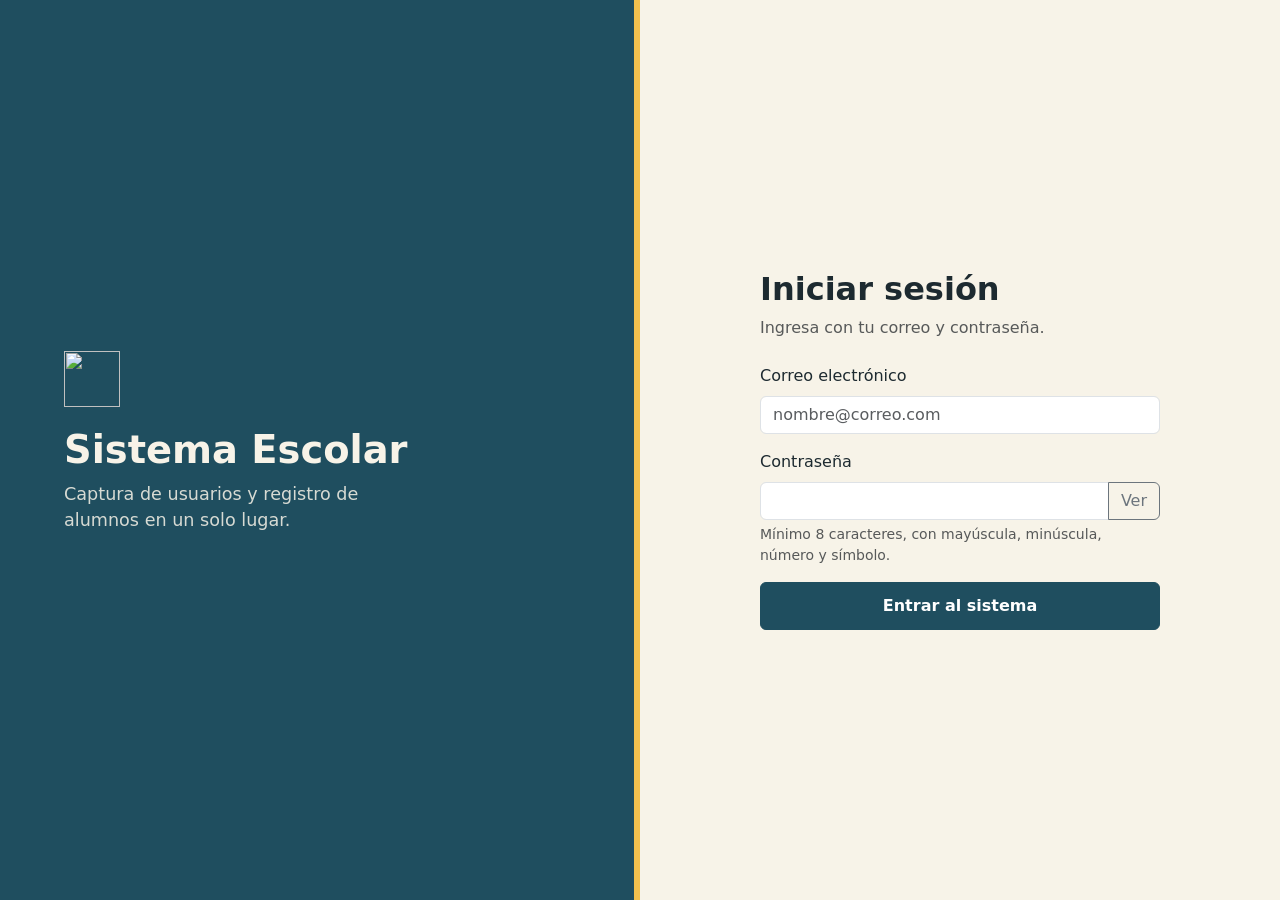
==== login.html @ 0479cdab "Update login.html" ====
<!DOCTYPE html>
<html lang="es">
<head>
  <meta charset="UTF-8">
  <meta name="viewport" content="width=device-width, initial-scale=1">
  <title>Iniciar sesión | Sistema Escolar</title>
  <link rel="icon" href="img/logo.svg" type="image/svg+xml">
  <link href="https://cdn.jsdelivr.net/npm/bootstrap@5.3.3/dist/css/bootstrap.min.css" rel="stylesheet">
  <link rel="stylesheet" href="css/login.css">
</head>
<body>
  <main class="login-layout">
    <section class="login-brand" aria-hidden="true">
      <img src="img/logo.svg" alt="" width="56" height="56">
      <h1>Sistema Escolar</h1>
      <p>Captura de usuarios y registro de alumnos en un solo lugar.</p>
    </section>

    <section class="login-panel">
      <form id="formLogin" class="login-card" novalidate>
        <h2>Iniciar sesión</h2>
        <p class="text-muted mb-4">Ingresa con tu correo y contraseña.</p>

        <div class="mb-3">
          <label for="correo" class="form-label">Correo electrónico</label>
          <input type="email" class="form-control" id="correo" autocomplete="username" placeholder="nombre@correo.com">
          <div class="invalid-feedback" id="errorCorreo"></div>
        </div>

        <div class="mb-3">
          <label for="password" class="form-label">Contraseña</label>
          <div class="input-group has-validation">
            <input type="password" class="form-control" id="password" autocomplete="current-password">
            <button type="button" class="btn btn-outline-secondary" id="btnVer" aria-label="Mostrar contraseña">Ver</button>
            <div class="invalid-feedback" id="errorPassword"></div>
          </div>
          <div class="form-text">Mínimo 8 caracteres, con mayúscula, minúscula, número y símbolo.</div>
        </div>

        <button type="submit" class="btn btn-acceso w-100">Entrar al sistema</button>
      </form>
    </section>
  </main>

  <script src="js/utileria.js"></script>
  <script src="js/login.js"></script>
</body>
</html>
---- css/login.css ----
:root {
  --tinta: #1f4e5f;
  --tinta-oscura: #153744;
  --dorado: #f2c14e;
  --papel: #f7f3e8;
  --texto: #1d2a30;
}

body {
  font-family: "Segoe UI", system-ui, -apple-system, sans-serif;
  color: var(--texto);
  background: var(--papel);
}

.login-layout {
  min-height: 100vh;
  display: grid;
  grid-template-columns: 1fr 1fr;
}

.login-brand {
  background: var(--tinta);
  color: var(--papel);
  display: flex;
  flex-direction: column;
  justify-content: center;
  padding: 4rem;
  border-right: 6px solid var(--dorado);
}
.login-brand h1 { font-size: 2.4rem; font-weight: 700; margin: 1.25rem 0 .5rem; }
.login-brand p { max-width: 28ch; font-size: 1.1rem; opacity: .85; }

.login-panel {
  display: flex;
  align-items: center;
  justify-content: center;
  padding: 2rem;
}

.login-card {
  width: 100%;
  max-width: 400px;
}
.login-card h2 { font-weight: 700; }

.form-control:focus {
  border-color: var(--tinta);
  box-shadow: 0 0 0 .2rem rgba(31, 78, 95, .25);
}

.btn-acceso {
  background: var(--tinta);
  border-color: var(--tinta);
  color: #fff;
  padding: .7rem;
  font-weight: 600;
}
.btn-acceso:hover, .btn-acceso:focus-visible {
  background: var(--tinta-oscura);
  border-color: var(--tinta-oscura);
  color: #fff;
}

@media (max-width: 768px) {
  .login-layout { grid-template-columns: 1fr; }
  .login-brand { padding: 2rem; border-right: 0; border-bottom: 6px solid var(--dorado); }
  .login-brand h1 { font-size: 1.7rem; }
}
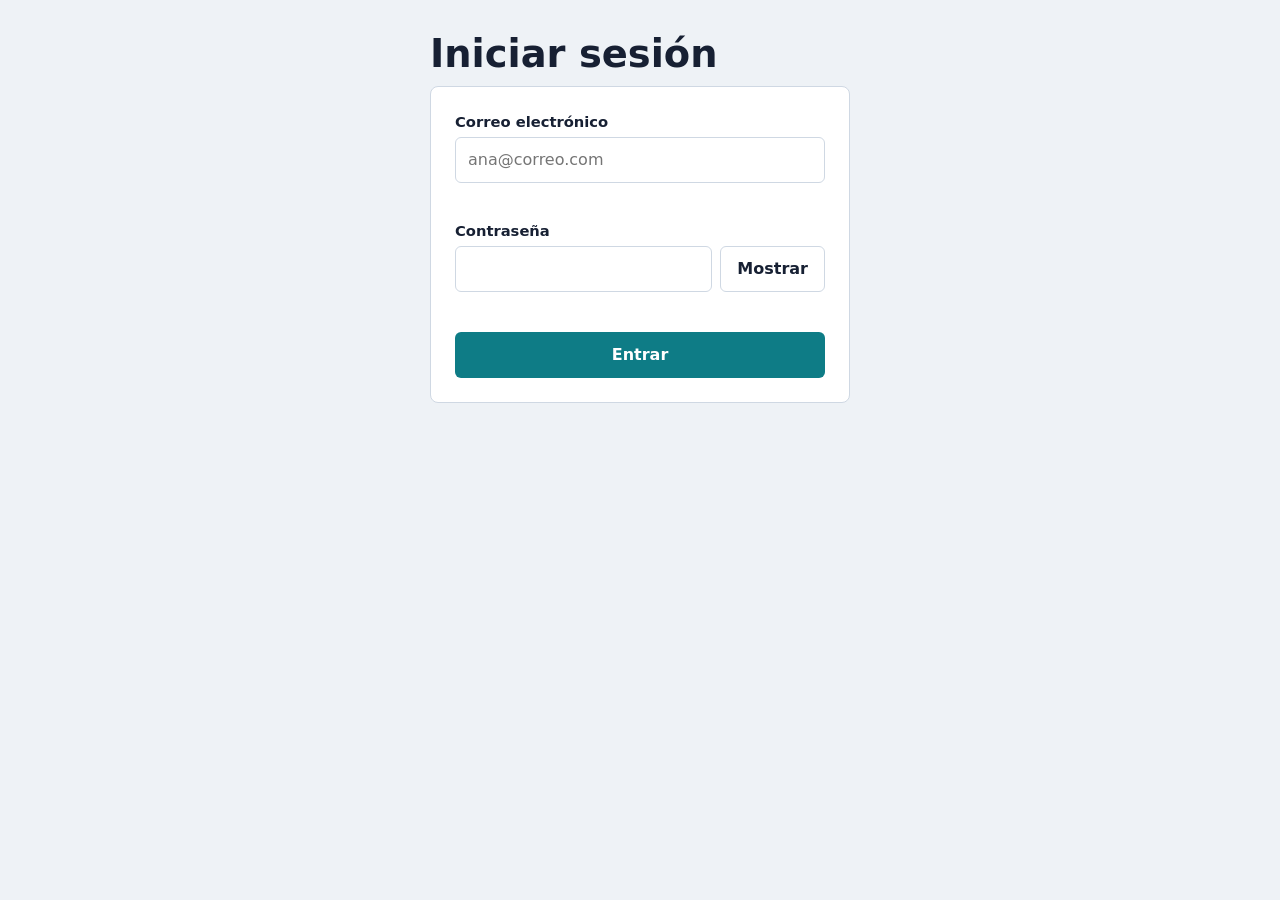
==== commit 06b51296: "update login" ====
--- a/login.html
+++ b/login.html
@@ -3,46 +3,99 @@
 <head>
   <meta charset="UTF-8">
   <meta name="viewport" content="width=device-width, initial-scale=1">
-  <title>Iniciar sesión | Sistema Escolar</title>
-  <link rel="icon" href="img/logo.svg" type="image/svg+xml">
-  <link href="https://cdn.jsdelivr.net/npm/bootstrap@5.3.3/dist/css/bootstrap.min.css" rel="stylesheet">
-  <link rel="stylesheet" href="css/login.css">
+  <title>utileria.js | Iniciar sesión</title>
+  <link rel="stylesheet" href="css/styles.css">
 </head>
 <body>
-  <main class="login-layout">
-    <section class="login-brand" aria-hidden="true">
-      <img src="img/logo.svg" alt="" width="56" height="56">
-      <h1>Sistema Escolar</h1>
-      <p>Captura de usuarios y registro de alumnos en un solo lugar.</p>
+  <div class="pagina" style="max-width: 460px;">
+    <h1>Iniciar sesión</h1>
+
+    <section class="panel">
+      <p class="aviso" id="aviso" role="alert"></p>
+
+      <form id="formLogin" novalidate>
+        <div class="campo">
+          <label for="correo">Correo electrónico</label>
+          <input type="email" id="correo" autocomplete="username" placeholder="ana@correo.com">
+          <p class="mensaje" id="msg-correo"></p>
+        </div>
+
+        <div class="campo">
+          <label for="password">Contraseña</label>
+          <div class="fila-password">
+            <input type="password" id="password" autocomplete="current-password">
+            <button type="button" class="btn-secundario" id="verPassword" aria-pressed="false">Mostrar</button>
+          </div>
+          
+          <p class="mensaje" id="msg-password"></p>
+        </div>
+
+        <button type="submit" class="btn-primario">Entrar</button>
+      </form>
     </section>
 
-    <section class="login-panel">
-      <form id="formLogin" class="login-card" novalidate>
-        <h2>Iniciar sesión</h2>
-        <p class="text-muted mb-4">Ingresa con tu correo y contraseña.</p>
-
-        <div class="mb-3">
-          <label for="correo" class="form-label">Correo electrónico</label>
-          <input type="email" class="form-control" id="correo" autocomplete="username" placeholder="nombre@correo.com">
-          <div class="invalid-feedback" id="errorCorreo"></div>
-        </div>
-
-        <div class="mb-3">
-          <label for="password" class="form-label">Contraseña</label>
-          <div class="input-group has-validation">
-            <input type="password" class="form-control" id="password" autocomplete="current-password">
-            <button type="button" class="btn btn-outline-secondary" id="btnVer" aria-label="Mostrar contraseña">Ver</button>
-            <div class="invalid-feedback" id="errorPassword"></div>
-          </div>
-          <div class="form-text">Mínimo 8 caracteres, con mayúscula, minúscula, número y símbolo.</div>
-        </div>
-
-        <button type="submit" class="btn btn-acceso w-100">Entrar al sistema</button>
-      </form>
-    </section>
-  </main>
+    
+  </div>
 
   <script src="js/utileria.js"></script>
-  <script src="js/login.js"></script>
+  <script>
+    var inputCorreo = document.getElementById("correo");
+    var inputPassword = document.getElementById("password");
+    var aviso = document.getElementById("aviso");
+
+    function mostrarAviso(tipo, texto) {
+      aviso.className = "aviso visible " + tipo;
+      aviso.textContent = texto;
+    }
+
+    function marcar(input, msgId, valido, textoError) {
+      input.classList.toggle("invalido", !valido);
+      input.classList.toggle("valido", valido);
+      document.getElementById(msgId).textContent = valido ? "" : textoError;
+      return valido;
+    }
+
+    // Lista de requisitos que se marca mientras se escribe.
+    // La validación oficial sigue siendo validarPassword().
+    inputPassword.addEventListener("input", function () {
+      var v = inputPassword.value;
+      var reglas = {
+        longitud: v.length >= 8,
+        mayuscula: /[A-Z]/.test(v),
+        minuscula: /[a-z]/.test(v),
+        numero: /[0-9]/.test(v),
+        especial: /[^A-Za-z0-9\s]/.test(v)
+      };
+      var items = document.querySelectorAll("#requisitos li");
+      for (var i = 0; i < items.length; i++) {
+        items[i].classList.toggle("cumple", reglas[items[i].getAttribute("data-req")]);
+      }
+    });
+
+    document.getElementById("verPassword").addEventListener("click", function () {
+      var visible = inputPassword.type === "text";
+      inputPassword.type = visible ? "password" : "text";
+      this.textContent = visible ? "Mostrar" : "Ocultar";
+      this.setAttribute("aria-pressed", String(!visible));
+    });
+
+    document.getElementById("formLogin").addEventListener("submit", function (e) {
+      e.preventDefault();
+      aviso.className = "aviso";
+
+      var correoOk = marcar(inputCorreo, "msg-correo", validarCorreo(inputCorreo.value),
+        "Escribe un correo válido, como ana@correo.com.");
+      var passOk = marcar(inputPassword, "msg-password", validarPassword(inputPassword.value),
+        "La contraseña no cumple con todos los requisitos.");
+
+      if (!correoOk || !passOk) {
+        mostrarAviso("error", "Revisa los campos marcados antes de continuar.");
+        return;
+      }
+
+      // Demostración: no hay servidor, así que solo se confirma la validación.
+      mostrarAviso("exito", "Datos válidos. En una app real, aquí se enviarían al servidor.");
+    });
+  </script>
 </body>
 </html>
--- a/css/styles.css
+++ b/css/styles.css
@@ -0,0 +1,253 @@
+:root {
+  --tinta: #172033;
+  --tinta-suave: #4b5670;
+  --fondo: #eef2f6;
+  --superficie: #ffffff;
+  --linea: #cfd8e3;
+  --acento: #0e7c86;
+  --acento-oscuro: #0a5f67;
+  --error: #b3261e;
+  --ok: #1b7f4b;
+  --radio: 8px;
+  --fuente: "Segoe UI", system-ui, -apple-system, "Helvetica Neue", Arial, sans-serif;
+  --mono: ui-monospace, "SFMono-Regular", Consolas, "Liberation Mono", monospace;
+}
+
+* { box-sizing: border-box; }
+
+html { -webkit-text-size-adjust: 100%; }
+
+body {
+  margin: 0;
+  font-family: var(--fuente);
+  color: var(--tinta);
+  background: var(--fondo);
+  line-height: 1.5;
+}
+
+.pagina {
+  max-width: 960px;
+  margin: 0 auto;
+  padding: 32px 20px 56px;
+}
+
+/* ---------- Encabezado ---------- */
+.marca {
+  font-family: var(--mono);
+  font-size: 1.05rem;
+  font-weight: 700;
+  color: var(--acento-oscuro);
+  margin: 0 0 6px;
+}
+
+h1 {
+  font-size: clamp(1.7rem, 4vw, 2.4rem);
+  line-height: 1.15;
+  margin: 0 0 10px;
+  max-width: 22ch;
+}
+
+.lead {
+  margin: 0 0 28px;
+  color: var(--tinta-suave);
+  max-width: 60ch;
+}
+
+/* ---------- Disposición ---------- */
+.rejilla {
+  display: grid;
+  grid-template-columns: minmax(0, 1.15fr) minmax(0, 1fr);
+  gap: 24px;
+  align-items: start;
+}
+
+@media (max-width: 760px) {
+  .rejilla { grid-template-columns: 1fr; }
+}
+
+.panel {
+  background: var(--superficie);
+  border: 1px solid var(--linea);
+  border-radius: var(--radio);
+  padding: 24px;
+}
+
+.panel h2 {
+  font-size: 1.1rem;
+  margin: 0 0 16px;
+}
+
+/* ---------- Formularios ---------- */
+.campo { margin-bottom: 16px; }
+
+label {
+  display: block;
+  font-weight: 600;
+  font-size: 0.92rem;
+  margin-bottom: 4px;
+}
+
+input {
+  width: 100%;
+  font: inherit;
+  padding: 10px 12px;
+  border: 1px solid var(--linea);
+  border-radius: 6px;
+  background: #fff;
+  color: var(--tinta);
+}
+
+input:focus-visible,
+button:focus-visible {
+  outline: 3px solid var(--acento);
+  outline-offset: 2px;
+}
+
+input.invalido { border-color: var(--error); }
+input.valido { border-color: var(--ok); }
+
+.ayuda {
+  font-size: 0.82rem;
+  color: var(--tinta-suave);
+  margin: 4px 0 0;
+}
+
+.mensaje {
+  font-size: 0.85rem;
+  min-height: 1.2em;
+  margin: 4px 0 0;
+  color: var(--error);
+}
+
+.mensaje.ok { color: var(--ok); }
+
+.fila-password { display: flex; gap: 8px; }
+.fila-password input { flex: 1; }
+
+/* ---------- Botones ---------- */
+button {
+  font: inherit;
+  font-weight: 600;
+  cursor: pointer;
+  border-radius: 6px;
+  padding: 10px 16px;
+  border: 1px solid transparent;
+}
+
+.btn-primario {
+  background: var(--acento);
+  color: #fff;
+  width: 100%;
+  margin-top: 4px;
+}
+
+.btn-primario:hover { background: var(--acento-oscuro); }
+
+.btn-secundario {
+  background: #fff;
+  color: var(--tinta);
+  border-color: var(--linea);
+}
+
+.btn-secundario:hover { border-color: var(--tinta-suave); }
+
+/* ---------- Estado del login ---------- */
+.aviso {
+  margin: 0 0 16px;
+  padding: 10px 12px;
+  border-radius: 6px;
+  font-size: 0.92rem;
+  display: none;
+}
+
+.aviso.visible { display: block; }
+.aviso.error { background: #fbeceb; color: var(--error); border: 1px solid #efc4c1; }
+.aviso.exito { background: #e6f4ec; color: var(--ok); border: 1px solid #b9dfc8; }
+
+.enlace-volver {
+  display: inline-block;
+  margin-top: 16px;
+  color: var(--acento-oscuro);
+  font-size: 0.92rem;
+}
+
+/* ---------- Requisitos de contraseña ---------- */
+.requisitos {
+  list-style: none;
+  margin: 8px 0 0;
+  padding: 0;
+  font-size: 0.82rem;
+  color: var(--tinta-suave);
+}
+
+.requisitos li::before { content: "○ "; }
+.requisitos li.cumple { color: var(--ok); }
+.requisitos li.cumple::before { content: "● "; }
+
+/* ---------- Panel de librería ---------- */
+.codigo {
+  font-family: var(--mono);
+  font-size: 0.82rem;
+  background: var(--tinta);
+  color: #e8eef7;
+  padding: 14px 16px;
+  border-radius: 6px;
+  overflow-x: auto;
+  white-space: pre;
+  margin: 0 0 16px;
+}
+
+.lista-funciones {
+  margin: 0;
+  padding-left: 18px;
+  font-size: 0.92rem;
+  color: var(--tinta-suave);
+}
+
+.lista-funciones code {
+  font-family: var(--mono);
+  color: var(--tinta);
+}
+
+/* ---------- Modal ---------- */
+dialog {
+  border: 1px solid var(--linea);
+  border-radius: 12px;
+  padding: 28px;
+  width: min(92vw, 380px);
+  color: var(--tinta);
+}
+
+dialog::backdrop { background: rgba(23, 32, 51, 0.55); }
+
+dialog[open] { animation: aparecer 0.18s ease-out; }
+
+@keyframes aparecer {
+  from { transform: translateY(8px); opacity: 0; }
+  to { transform: none; opacity: 1; }
+}
+
+@media (prefers-reduced-motion: reduce) {
+  dialog[open] { animation: none; }
+}
+
+.modal-nombre { margin: 0 0 4px; font-size: 1.1rem; }
+
+.modal-edad {
+  font-size: 4rem;
+  font-weight: 700;
+  line-height: 1;
+  color: var(--acento-oscuro);
+  margin: 8px 0 0;
+}
+
+.modal-unidad { margin: 0 0 16px; color: var(--tinta-suave); }
+
+.modal-detalle {
+  margin: 0 0 20px;
+  padding: 0;
+  list-style: none;
+  font-size: 0.95rem;
+}
+
+.modal-detalle li { padding: 6px 0; border-top: 1px solid var(--linea); }
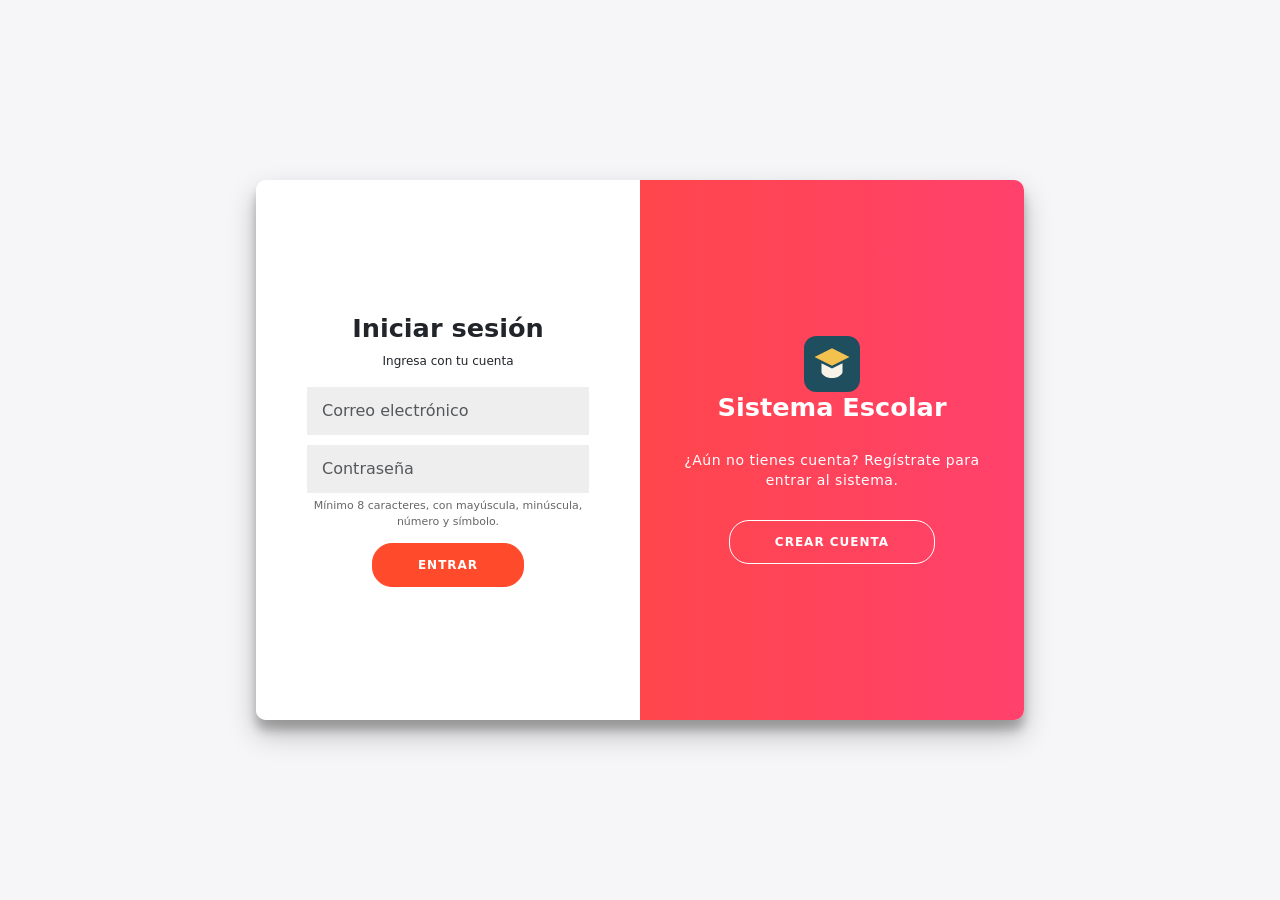
==== commit 554b4a5f: "Cambio de diseño login" ====
--- a/login.html
+++ b/login.html
@@ -3,99 +3,71 @@
 <head>
   <meta charset="UTF-8">
   <meta name="viewport" content="width=device-width, initial-scale=1">
-  <title>utileria.js | Iniciar sesión</title>
-  <link rel="stylesheet" href="css/styles.css">
+  <title>Iniciar sesión | Sistema Escolar</title>
+  <link rel="icon" href="img/logo.svg" type="image/svg+xml">
+  <link href="https://cdn.jsdelivr.net/npm/bootstrap@5.3.3/dist/css/bootstrap.min.css" rel="stylesheet">
+  <link rel="stylesheet" href="css/login.css">
 </head>
-<body>
-  <div class="pagina" style="max-width: 460px;">
-    <h1>Iniciar sesión</h1>
+<body class="login-page">
+  <!-- Diseño base: "Double slider sign in/up form" de Florin Pop, adaptado al proyecto -->
+  <div class="login-container" id="container">
 
-    <section class="panel">
-      <p class="aviso" id="aviso" role="alert"></p>
+    <!-- Crear cuenta (simulado) -->
+    <div class="form-container sign-up-container">
+      <form id="formRegistro" novalidate>
+        <h1>Crear cuenta</h1>
+        <span>Usa tu correo para registrarte</span>
 
+        <input type="text" class="form-control" id="regNombre" placeholder="Nombre" autocomplete="name">
+        <div class="invalid-feedback"></div>
+
+        <input type="email" class="form-control" id="regCorreo" placeholder="Correo electrónico" autocomplete="email">
+        <div class="invalid-feedback"></div>
+
+        <input type="password" class="form-control" id="regPassword" placeholder="Contraseña" autocomplete="new-password">
+        <div class="invalid-feedback"></div>
+
+        <button type="submit">Registrarme</button>
+      </form>
+    </div>
+
+    <!-- Iniciar sesión -->
+    <div class="form-container sign-in-container">
       <form id="formLogin" novalidate>
-        <div class="campo">
-          <label for="correo">Correo electrónico</label>
-          <input type="email" id="correo" autocomplete="username" placeholder="ana@correo.com">
-          <p class="mensaje" id="msg-correo"></p>
+        <h1>Iniciar sesión</h1>
+        <span>Ingresa con tu cuenta</span>
+
+        <input type="email" class="form-control" id="correo" placeholder="Correo electrónico" autocomplete="username">
+        <div class="invalid-feedback"></div>
+
+        <input type="password" class="form-control" id="password" placeholder="Contraseña" autocomplete="current-password">
+        <div class="invalid-feedback"></div>
+
+        <small class="hint">Mínimo 8 caracteres, con mayúscula, minúscula, número y símbolo.</small>
+        <button type="submit">Entrar</button>
+      </form>
+    </div>
+
+    <!-- Panel deslizable -->
+    <div class="overlay-container">
+      <div class="overlay">
+        <div class="overlay-panel overlay-left">
+          <img src="img/logo.svg" alt="Logo" width="56" height="56">
+          <h1>¡Bienvenido de nuevo!</h1>
+          <p>Si ya tienes cuenta, inicia sesión con tus datos.</p>
+          <button type="button" class="ghost" id="signIn">Iniciar sesión</button>
         </div>
-
-        <div class="campo">
-          <label for="password">Contraseña</label>
-          <div class="fila-password">
-            <input type="password" id="password" autocomplete="current-password">
-            <button type="button" class="btn-secundario" id="verPassword" aria-pressed="false">Mostrar</button>
-          </div>
-          
-          <p class="mensaje" id="msg-password"></p>
+        <div class="overlay-panel overlay-right">
+          <img src="img/logo.svg" alt="Logo" width="56" height="56">
+          <h1>Sistema Escolar</h1>
+          <p>¿Aún no tienes cuenta? Regístrate para entrar al sistema.</p>
+          <button type="button" class="ghost" id="signUp">Crear cuenta</button>
         </div>
-
-        <button type="submit" class="btn-primario">Entrar</button>
-      </form>
-    </section>
-
-    
+      </div>
+    </div>
   </div>
 
   <script src="js/utileria.js"></script>
-  <script>
-    var inputCorreo = document.getElementById("correo");
-    var inputPassword = document.getElementById("password");
-    var aviso = document.getElementById("aviso");
-
-    function mostrarAviso(tipo, texto) {
-      aviso.className = "aviso visible " + tipo;
-      aviso.textContent = texto;
-    }
-
-    function marcar(input, msgId, valido, textoError) {
-      input.classList.toggle("invalido", !valido);
-      input.classList.toggle("valido", valido);
-      document.getElementById(msgId).textContent = valido ? "" : textoError;
-      return valido;
-    }
-
-    // Lista de requisitos que se marca mientras se escribe.
-    // La validación oficial sigue siendo validarPassword().
-    inputPassword.addEventListener("input", function () {
-      var v = inputPassword.value;
-      var reglas = {
-        longitud: v.length >= 8,
-        mayuscula: /[A-Z]/.test(v),
-        minuscula: /[a-z]/.test(v),
-        numero: /[0-9]/.test(v),
-        especial: /[^A-Za-z0-9\s]/.test(v)
-      };
-      var items = document.querySelectorAll("#requisitos li");
-      for (var i = 0; i < items.length; i++) {
-        items[i].classList.toggle("cumple", reglas[items[i].getAttribute("data-req")]);
-      }
-    });
-
-    document.getElementById("verPassword").addEventListener("click", function () {
-      var visible = inputPassword.type === "text";
-      inputPassword.type = visible ? "password" : "text";
-      this.textContent = visible ? "Mostrar" : "Ocultar";
-      this.setAttribute("aria-pressed", String(!visible));
-    });
-
-    document.getElementById("formLogin").addEventListener("submit", function (e) {
-      e.preventDefault();
-      aviso.className = "aviso";
-
-      var correoOk = marcar(inputCorreo, "msg-correo", validarCorreo(inputCorreo.value),
-        "Escribe un correo válido, como ana@correo.com.");
-      var passOk = marcar(inputPassword, "msg-password", validarPassword(inputPassword.value),
-        "La contraseña no cumple con todos los requisitos.");
-
-      if (!correoOk || !passOk) {
-        mostrarAviso("error", "Revisa los campos marcados antes de continuar.");
-        return;
-      }
-
-      // Demostración: no hay servidor, así que solo se confirma la validación.
-      mostrarAviso("exito", "Datos válidos. En una app real, aquí se enviarían al servidor.");
-    });
-  </script>
+  <script src="js/login.js"></script>
 </body>
 </html>
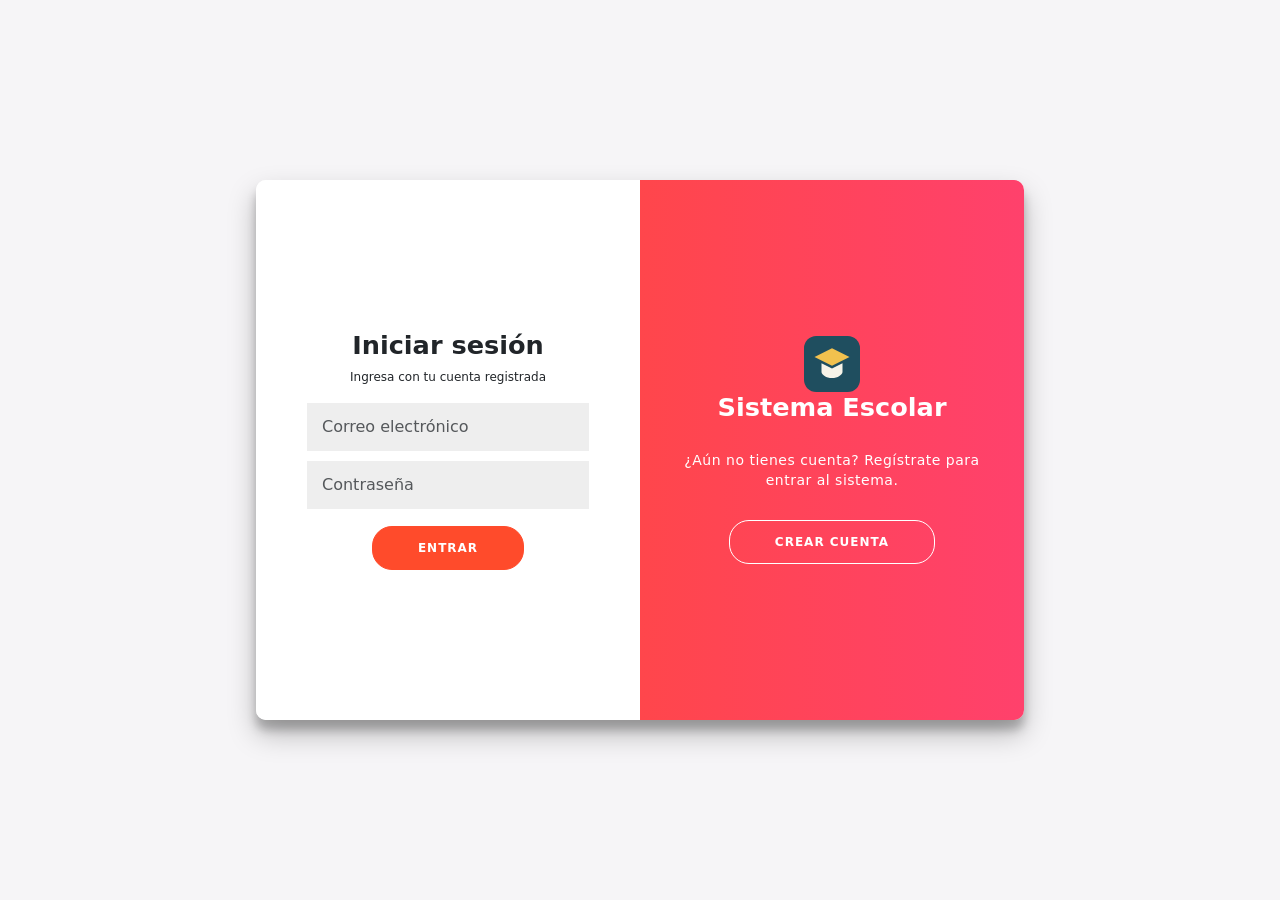
==== commit db075552: "Update Login" ====
--- a/login.html
+++ b/login.html
@@ -9,17 +9,14 @@
   <link rel="stylesheet" href="css/login.css">
 </head>
 <body class="login-page">
-  <!-- Diseño base: "Double slider sign in/up form" de Florin Pop, adaptado al proyecto -->
+
   <div class="login-container" id="container">
 
-    <!-- Crear cuenta (simulado) -->
+    <!-- FORMULARIO CREAR CUENTA (Solo correo y contraseña) -->
     <div class="form-container sign-up-container">
       <form id="formRegistro" novalidate>
         <h1>Crear cuenta</h1>
-        <span>Usa tu correo para registrarte</span>
-
-        <input type="text" class="form-control" id="regNombre" placeholder="Nombre" autocomplete="name">
-        <div class="invalid-feedback"></div>
+        <span>Ingresa tu correo y contraseña para registrarte</span>
 
         <input type="email" class="form-control" id="regCorreo" placeholder="Correo electrónico" autocomplete="email">
         <div class="invalid-feedback"></div>
@@ -27,15 +24,16 @@
         <input type="password" class="form-control" id="regPassword" placeholder="Contraseña" autocomplete="new-password">
         <div class="invalid-feedback"></div>
 
+        <small class="hint">Mínimo 8 caracteres, con mayúscula, minúscula, número y símbolo.</small>
         <button type="submit">Registrarme</button>
       </form>
     </div>
 
-    <!-- Iniciar sesión -->
+    <!-- FORMULARIO INICIAR SESIÓN -->
     <div class="form-container sign-in-container">
       <form id="formLogin" novalidate>
         <h1>Iniciar sesión</h1>
-        <span>Ingresa con tu cuenta</span>
+        <span>Ingresa con tu cuenta registrada</span>
 
         <input type="email" class="form-control" id="correo" placeholder="Correo electrónico" autocomplete="username">
         <div class="invalid-feedback"></div>
@@ -43,12 +41,11 @@
         <input type="password" class="form-control" id="password" placeholder="Contraseña" autocomplete="current-password">
         <div class="invalid-feedback"></div>
 
-        <small class="hint">Mínimo 8 caracteres, con mayúscula, minúscula, número y símbolo.</small>
-        <button type="submit">Entrar</button>
+        <button type="submit" class="mt-3">Entrar</button>
       </form>
     </div>
 
-    <!-- Panel deslizable -->
+    <!-- PANEL DESLIZABLE -->
     <div class="overlay-container">
       <div class="overlay">
         <div class="overlay-panel overlay-left">
@@ -70,4 +67,4 @@
   <script src="js/utileria.js"></script>
   <script src="js/login.js"></script>
 </body>
-</html>
+</html>
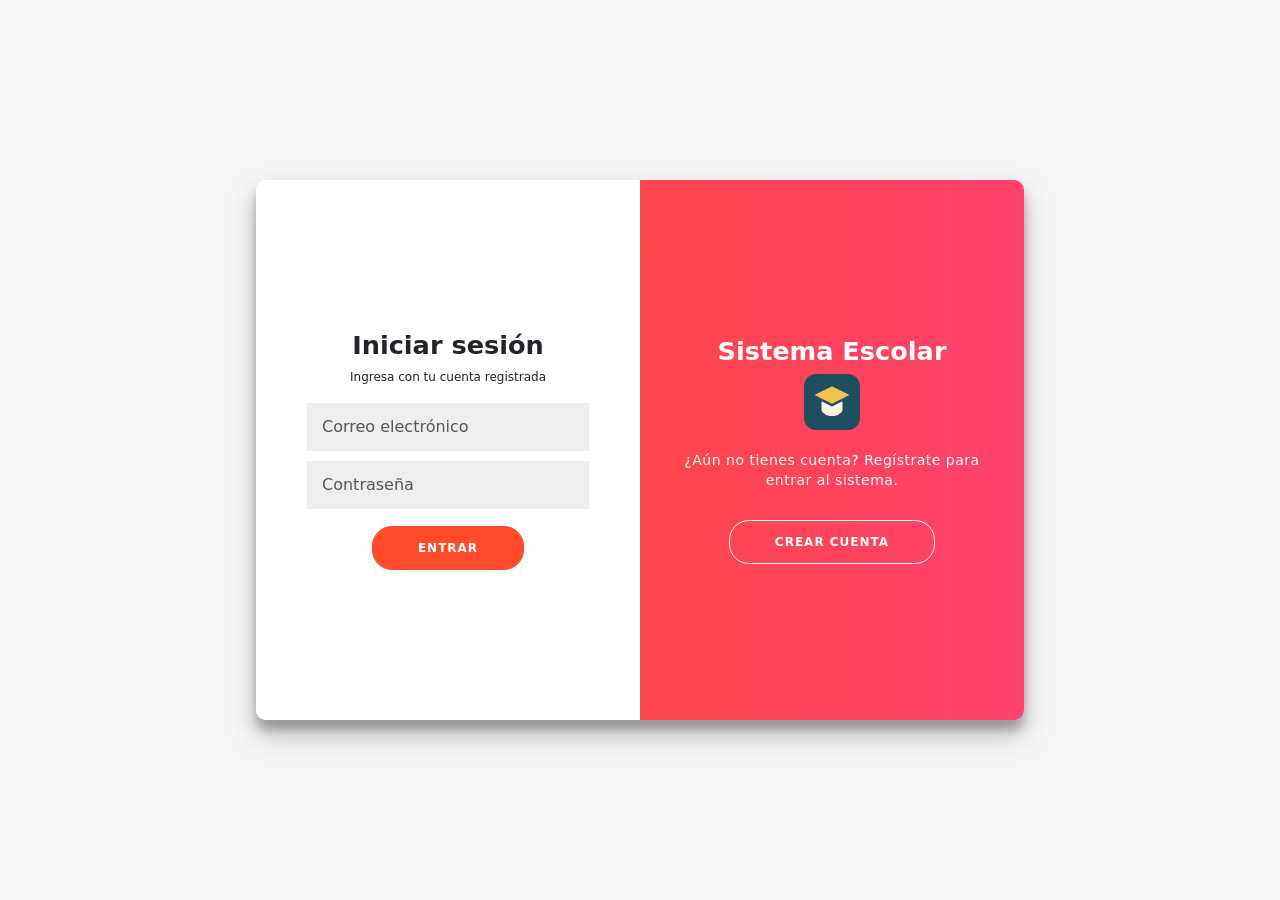
==== commit 0c827f35: "Update login" ====
--- a/login.html
+++ b/login.html
@@ -3,7 +3,7 @@
 <head>
   <meta charset="UTF-8">
   <meta name="viewport" content="width=device-width, initial-scale=1">
-  <title>Iniciar sesión | Sistema Escolar</title>
+  <title>Sistema Escolar</title>
   <link rel="icon" href="img/logo.svg" type="image/svg+xml">
   <link href="https://cdn.jsdelivr.net/npm/bootstrap@5.3.3/dist/css/bootstrap.min.css" rel="stylesheet">
   <link rel="stylesheet" href="css/login.css">
@@ -49,14 +49,14 @@
     <div class="overlay-container">
       <div class="overlay">
         <div class="overlay-panel overlay-left">
+          <h1>¡Bienvenido de nuevo!</h1>
           <img src="img/logo.svg" alt="Logo" width="56" height="56">
-          <h1>¡Bienvenido de nuevo!</h1>
           <p>Si ya tienes cuenta, inicia sesión con tus datos.</p>
           <button type="button" class="ghost" id="signIn">Iniciar sesión</button>
         </div>
         <div class="overlay-panel overlay-right">
+          <h1>Sistema Escolar</h1>
           <img src="img/logo.svg" alt="Logo" width="56" height="56">
-          <h1>Sistema Escolar</h1>
           <p>¿Aún no tienes cuenta? Regístrate para entrar al sistema.</p>
           <button type="button" class="ghost" id="signUp">Crear cuenta</button>
         </div>
